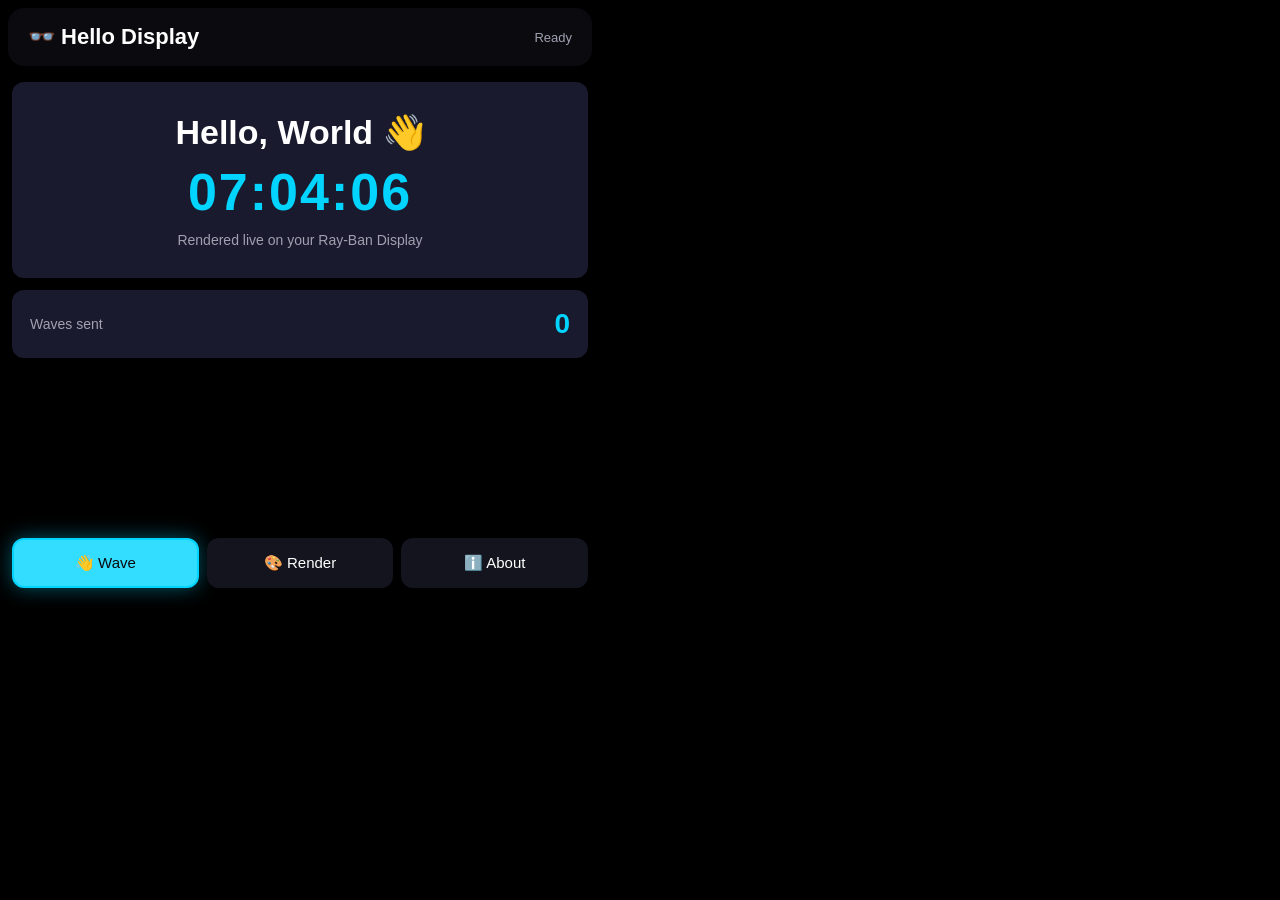
==== index.html @ 85d96332 "Add Ray-Ban Display web apps (hello world + teleprompter) and native iOS sample - Hello Display at /" ====
<!DOCTYPE html>
<html lang="en">
<head>
  <meta charset="UTF-8">
  <meta name="viewport" content="width=600, height=600, initial-scale=1.0, user-scalable=no">
  <meta name="description" content="Hello World for Meta Ray-Ban Display — live clock, canvas rendering demo, and D-pad navigation starter.">
  <meta name="mrbd-web-app-capable" content="yes">
  <title>Hello Display</title>
  <link rel="icon" type="image/png" href="favicon.png">
  <link rel="manifest" href="manifest.webmanifest">
  <link rel="stylesheet" href="styles.css">
</head>
<body>
  <div id="app">

    <!-- ============ HOME ============ -->
    <div id="home" class="screen">
      <header class="header">
        <h1>&#128083; Hello Display</h1>
        <span class="header-meta" id="status-indicator">Ready</span>
      </header>
      <div class="content">
        <div class="hero card">
          <div class="hero-title">Hello, World &#128075;</div>
          <div class="hero-clock" id="clock">--:--:--</div>
          <div class="card-subtitle">Rendered live on your Ray-Ban Display</div>
        </div>
        <div class="card stat-card">
          <span class="card-subtitle">Waves sent</span>
          <span class="card-value" id="wave-count">0</span>
        </div>
      </div>
      <nav class="nav-bar">
        <button class="nav-item primary focusable" data-action="wave">&#128075; Wave</button>
        <button class="nav-item focusable" data-action="go-render">&#127912; Render</button>
        <button class="nav-item focusable" data-action="go-about">&#8505;&#65039; About</button>
      </nav>
    </div>

    <!-- ============ CANVAS RENDER DEMO ============ -->
    <div id="render" class="screen hidden">
      <header class="header">
        <button class="back-btn focusable" data-action="back">&#8592;</button>
        <h1>Canvas Render</h1>
        <span class="header-meta" id="fps-indicator"></span>
      </header>
      <div class="content canvas-wrap">
        <canvas id="demo-canvas" width="560" height="420"></canvas>
      </div>
      <nav class="nav-bar">
        <button class="nav-item focusable" data-action="toggle-anim" id="anim-toggle">&#9208; Pause</button>
      </nav>
    </div>

    <!-- ============ ABOUT ============ -->
    <div id="about" class="screen hidden">
      <header class="header">
        <button class="back-btn focusable" data-action="back">&#8592;</button>
        <h1>About this display</h1>
      </header>
      <div class="content">
        <div class="list-container">
          <div class="list-item focusable" tabindex="0">
            <span class="list-item-icon">&#128441;</span>
            <div class="list-item-content">
              <div class="list-item-title">600 &times; 600 viewport</div>
              <div class="list-item-meta">Monocular, right lens, ~20&deg; FOV</div>
            </div>
          </div>
          <div class="list-item focusable" tabindex="0">
            <span class="list-item-icon">&#9899;</span>
            <div class="list-item-content">
              <div class="list-item-title">Black = transparent</div>
              <div class="list-item-meta">Additive waveguide &mdash; #000 emits no light</div>
            </div>
          </div>
          <div class="list-item focusable" tabindex="0">
            <span class="list-item-icon">&#129508;</span>
            <div class="list-item-content">
              <div class="list-item-title">Neural Band input</div>
              <div class="list-item-meta">Swipes &rarr; D-pad &middot; index pinch = Enter &middot; middle pinch = Back</div>
            </div>
          </div>
          <div class="list-item focusable" tabindex="0">
            <span class="list-item-icon">&#9889;</span>
            <div class="list-item-content">
              <div class="list-item-title">Plain HTML/CSS/JS</div>
              <div class="list-item-meta">No framework &mdash; this whole app is 3 small files</div>
            </div>
          </div>
        </div>
      </div>
    </div>

  </div>
  <script src="app.js"></script>
</body>
</html>
---- styles.css ----
:root {
  --bg-primary: #000000; /* pure black = transparent on additive display, lets real world show through */
  --bg-secondary: #0a0a0f;
  --bg-tertiary: #14141f;
  --bg-card: #1a1a2e;
  --text-primary: #ffffff;
  --text-secondary: #a0a0b0;
  --text-muted: #606070;
  --accent-primary: #00d4ff;
  --accent-secondary: #00ff88;
  --focus-ring: #00d4ff;
  --focus-glow: rgba(0, 212, 255, 0.4);
  --radius-sm: 8px;
  --radius-md: 12px;
  --radius-lg: 16px;
}

* { margin: 0; padding: 0; box-sizing: border-box; }

body {
  font-family: -apple-system, BlinkMacSystemFont, 'Segoe UI', sans-serif;
  background: var(--bg-primary);
  color: var(--text-primary);
  width: 600px;
  height: 600px;
  overflow: hidden;
}

#app {
  width: 100%;
  height: 100%;
  position: relative;
}

/* --- Screens --- */
.screen {
  width: 100%;
  height: 100%;
  display: flex;
  flex-direction: column;
  position: absolute;
  top: 0;
  left: 0;
  padding: 8px; /* safe margin — edge elements get clipped by rubberbanding */
}
.screen.hidden { display: none; }

/* --- Header --- */
.header {
  display: flex;
  align-items: center;
  padding: 16px 20px;
  background: var(--bg-secondary);
  border-radius: var(--radius-lg);
  gap: 12px;
  flex-shrink: 0;
}
.header h1 {
  font-size: 22px;
  font-weight: 600;
  flex: 1;
}
.header-meta {
  font-size: 13px;
  color: var(--text-secondary);
}
.back-btn {
  background: transparent;
  color: var(--text-primary);
  font-size: 22px;
  padding: 8px 12px;
  border-radius: var(--radius-sm);
  border: 2px solid transparent;
}

/* --- Content Area --- */
.content {
  flex: 1;
  padding: 16px 4px;
  overflow-y: auto;
  display: flex;
  flex-direction: column;
  gap: 12px;
}

/* --- Focus States (critical for EMG/D-pad) --- */
.focusable {
  transition: all 0.15s ease;
  border: 2px solid transparent;
  cursor: pointer;
  min-height: 44px;
}
.focusable:focus {
  outline: none;
  border-color: var(--focus-ring);
  box-shadow: 0 0 20px var(--focus-glow);
}

/* --- Navigation Bar --- */
.nav-bar {
  display: flex;
  gap: 8px;
  padding: 12px 4px 4px;
  flex-shrink: 0;
}
.nav-item {
  flex: 1;
  padding: 14px 16px;
  background: var(--bg-tertiary);
  border-radius: var(--radius-md);
  color: var(--text-primary);
  font-size: 15px;
  font-weight: 500;
  text-align: center;
  display: flex;
  align-items: center;
  justify-content: center;
  gap: 8px;
}
.nav-item:focus { background: var(--bg-card); }
.nav-item.primary {
  background: var(--accent-primary);
  color: #0a0a0f;
}
.nav-item.primary:focus { background: #33ddff; }

/* --- Cards --- */
.card {
  background: var(--bg-card);
  border-radius: var(--radius-md);
  padding: 16px;
  border: 2px solid transparent;
}
.card-subtitle {
  font-size: 14px;
  color: var(--text-secondary);
}
.card-value {
  font-size: 28px;
  font-weight: 700;
  color: var(--accent-primary);
}

/* --- Hello hero --- */
.hero {
  display: flex;
  flex-direction: column;
  align-items: center;
  gap: 10px;
  padding: 28px 16px;
  text-align: center;
}
.hero-title {
  font-size: 34px;
  font-weight: 700;
}
.hero-clock {
  font-size: 52px;
  font-weight: 700;
  font-variant-numeric: tabular-nums;
  color: var(--accent-primary);
  letter-spacing: 2px;
}
.stat-card {
  display: flex;
  align-items: center;
  justify-content: space-between;
}

/* --- Canvas demo --- */
.canvas-wrap {
  align-items: center;
  justify-content: center;
}
#demo-canvas {
  background: var(--bg-secondary);
  border-radius: var(--radius-lg);
}

/* --- List Items --- */
.list-container {
  display: flex;
  flex-direction: column;
  gap: 8px;
  overflow-y: auto;
}
.list-item {
  display: flex;
  align-items: center;
  padding: 14px 16px;
  background: var(--bg-tertiary);
  border-radius: var(--radius-md);
  color: var(--text-primary);
  font-size: 15px;
  text-align: left;
  gap: 12px;
}
.list-item:focus { background: var(--bg-card); }
.list-item-icon {
  font-size: 24px;
  flex-shrink: 0;
  width: 36px;
  text-align: center;
}
.list-item-content { flex: 1; min-width: 0; }
.list-item-title { font-weight: 500; }
.list-item-meta {
  font-size: 13px;
  color: var(--text-secondary);
  margin-top: 2px;
}

/* --- Toast Notifications --- */
.toast {
  position: fixed;
  bottom: 90px;
  left: 50%;
  transform: translateX(-50%) translateY(100px);
  background: var(--bg-card);
  color: var(--text-primary);
  padding: 12px 24px;
  border-radius: var(--radius-md);
  font-size: 14px;
  border: 1px solid var(--accent-primary);
  transition: transform 0.3s ease;
  z-index: 100;
  pointer-events: none;
}
.toast.visible { transform: translateX(-50%) translateY(0); }

/* --- Utility --- */
.hidden { display: none !important; }
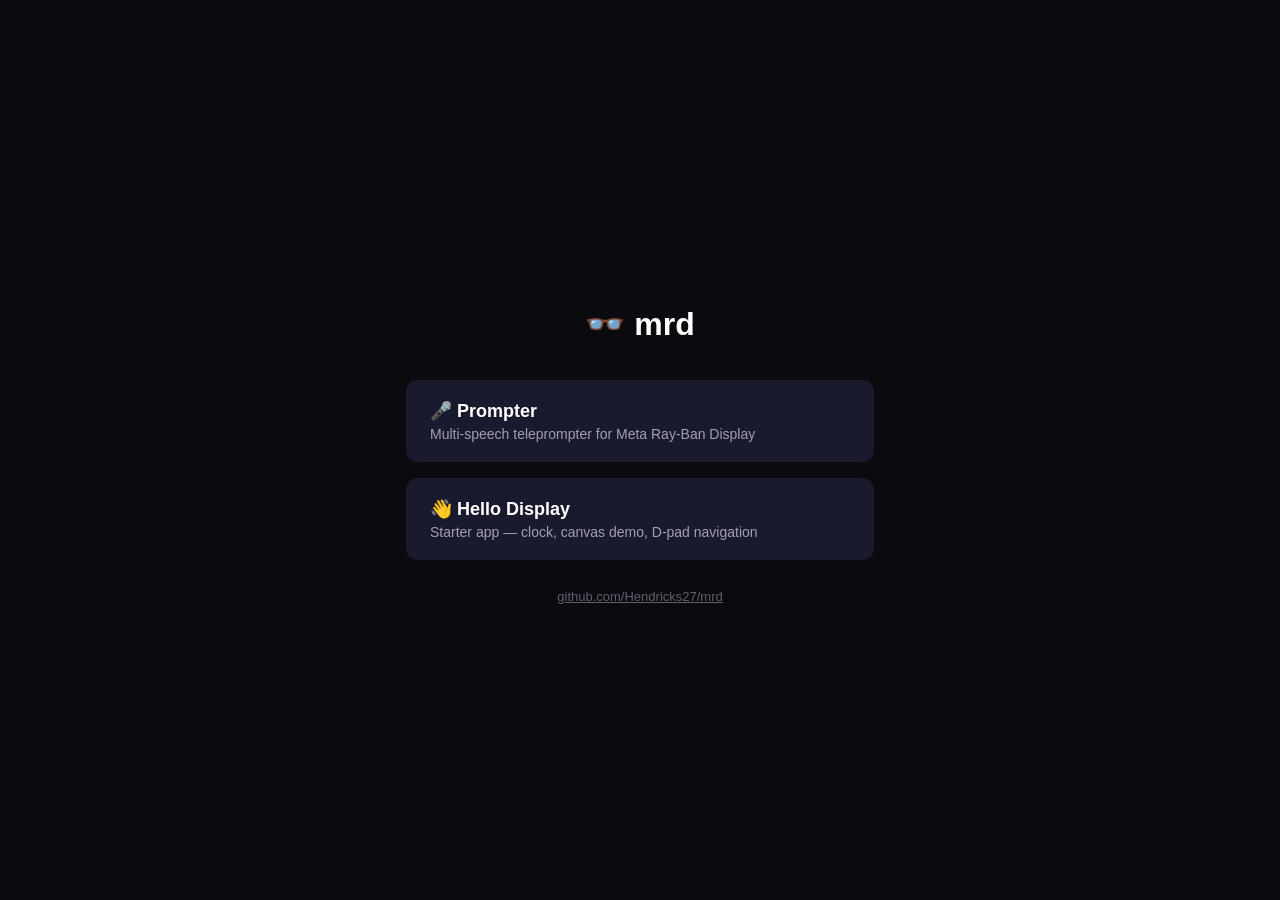
==== commit 415981f7: "Move hello world app to /helloworld/, add landing page at root QR code regenerated for the new URL. " ====
--- a/index.html
+++ b/index.html
@@ -2,97 +2,23 @@
 <html lang="en">
 <head>
   <meta charset="UTF-8">
-  <meta name="viewport" content="width=600, height=600, initial-scale=1.0, user-scalable=no">
-  <meta name="description" content="Hello World for Meta Ray-Ban Display — live clock, canvas rendering demo, and D-pad navigation starter.">
-  <meta name="mrbd-web-app-capable" content="yes">
-  <title>Hello Display</title>
-  <link rel="icon" type="image/png" href="favicon.png">
-  <link rel="manifest" href="manifest.webmanifest">
-  <link rel="stylesheet" href="styles.css">
+  <meta name="viewport" content="width=device-width, initial-scale=1.0">
+  <title>mrd — Ray-Ban Display apps</title>
+  <style>
+    body { font-family: -apple-system, BlinkMacSystemFont, 'Segoe UI', sans-serif;
+           background: #0a0a0f; color: #fff; display: flex; flex-direction: column;
+           align-items: center; justify-content: center; min-height: 100vh; margin: 0; gap: 16px; }
+    a { display: block; width: min(420px, 85vw); padding: 20px 24px; background: #1a1a2e;
+        border-radius: 12px; color: #fff; text-decoration: none; font-size: 18px; font-weight: 600; }
+    a small { display: block; color: #a0a0b0; font-weight: 400; font-size: 14px; margin-top: 4px; }
+    a:hover { background: #23233d; }
+    p { color: #606070; font-size: 13px; }
+  </style>
 </head>
 <body>
-  <div id="app">
-
-    <!-- ============ HOME ============ -->
-    <div id="home" class="screen">
-      <header class="header">
-        <h1>&#128083; Hello Display</h1>
-        <span class="header-meta" id="status-indicator">Ready</span>
-      </header>
-      <div class="content">
-        <div class="hero card">
-          <div class="hero-title">Hello, World &#128075;</div>
-          <div class="hero-clock" id="clock">--:--:--</div>
-          <div class="card-subtitle">Rendered live on your Ray-Ban Display</div>
-        </div>
-        <div class="card stat-card">
-          <span class="card-subtitle">Waves sent</span>
-          <span class="card-value" id="wave-count">0</span>
-        </div>
-      </div>
-      <nav class="nav-bar">
-        <button class="nav-item primary focusable" data-action="wave">&#128075; Wave</button>
-        <button class="nav-item focusable" data-action="go-render">&#127912; Render</button>
-        <button class="nav-item focusable" data-action="go-about">&#8505;&#65039; About</button>
-      </nav>
-    </div>
-
-    <!-- ============ CANVAS RENDER DEMO ============ -->
-    <div id="render" class="screen hidden">
-      <header class="header">
-        <button class="back-btn focusable" data-action="back">&#8592;</button>
-        <h1>Canvas Render</h1>
-        <span class="header-meta" id="fps-indicator"></span>
-      </header>
-      <div class="content canvas-wrap">
-        <canvas id="demo-canvas" width="560" height="420"></canvas>
-      </div>
-      <nav class="nav-bar">
-        <button class="nav-item focusable" data-action="toggle-anim" id="anim-toggle">&#9208; Pause</button>
-      </nav>
-    </div>
-
-    <!-- ============ ABOUT ============ -->
-    <div id="about" class="screen hidden">
-      <header class="header">
-        <button class="back-btn focusable" data-action="back">&#8592;</button>
-        <h1>About this display</h1>
-      </header>
-      <div class="content">
-        <div class="list-container">
-          <div class="list-item focusable" tabindex="0">
-            <span class="list-item-icon">&#128441;</span>
-            <div class="list-item-content">
-              <div class="list-item-title">600 &times; 600 viewport</div>
-              <div class="list-item-meta">Monocular, right lens, ~20&deg; FOV</div>
-            </div>
-          </div>
-          <div class="list-item focusable" tabindex="0">
-            <span class="list-item-icon">&#9899;</span>
-            <div class="list-item-content">
-              <div class="list-item-title">Black = transparent</div>
-              <div class="list-item-meta">Additive waveguide &mdash; #000 emits no light</div>
-            </div>
-          </div>
-          <div class="list-item focusable" tabindex="0">
-            <span class="list-item-icon">&#129508;</span>
-            <div class="list-item-content">
-              <div class="list-item-title">Neural Band input</div>
-              <div class="list-item-meta">Swipes &rarr; D-pad &middot; index pinch = Enter &middot; middle pinch = Back</div>
-            </div>
-          </div>
-          <div class="list-item focusable" tabindex="0">
-            <span class="list-item-icon">&#9889;</span>
-            <div class="list-item-content">
-              <div class="list-item-title">Plain HTML/CSS/JS</div>
-              <div class="list-item-meta">No framework &mdash; this whole app is 3 small files</div>
-            </div>
-          </div>
-        </div>
-      </div>
-    </div>
-
-  </div>
-  <script src="app.js"></script>
+  <h1>👓 mrd</h1>
+  <a href="teleprompter/">🎤 Prompter<small>Multi-speech teleprompter for Meta Ray-Ban Display</small></a>
+  <a href="helloworld/">👋 Hello Display<small>Starter app — clock, canvas demo, D-pad navigation</small></a>
+  <p><a href="https://github.com/Hendricks27/mrd" style="all:unset; text-decoration:underline; cursor:pointer;">github.com/Hendricks27/mrd</a></p>
 </body>
 </html>
